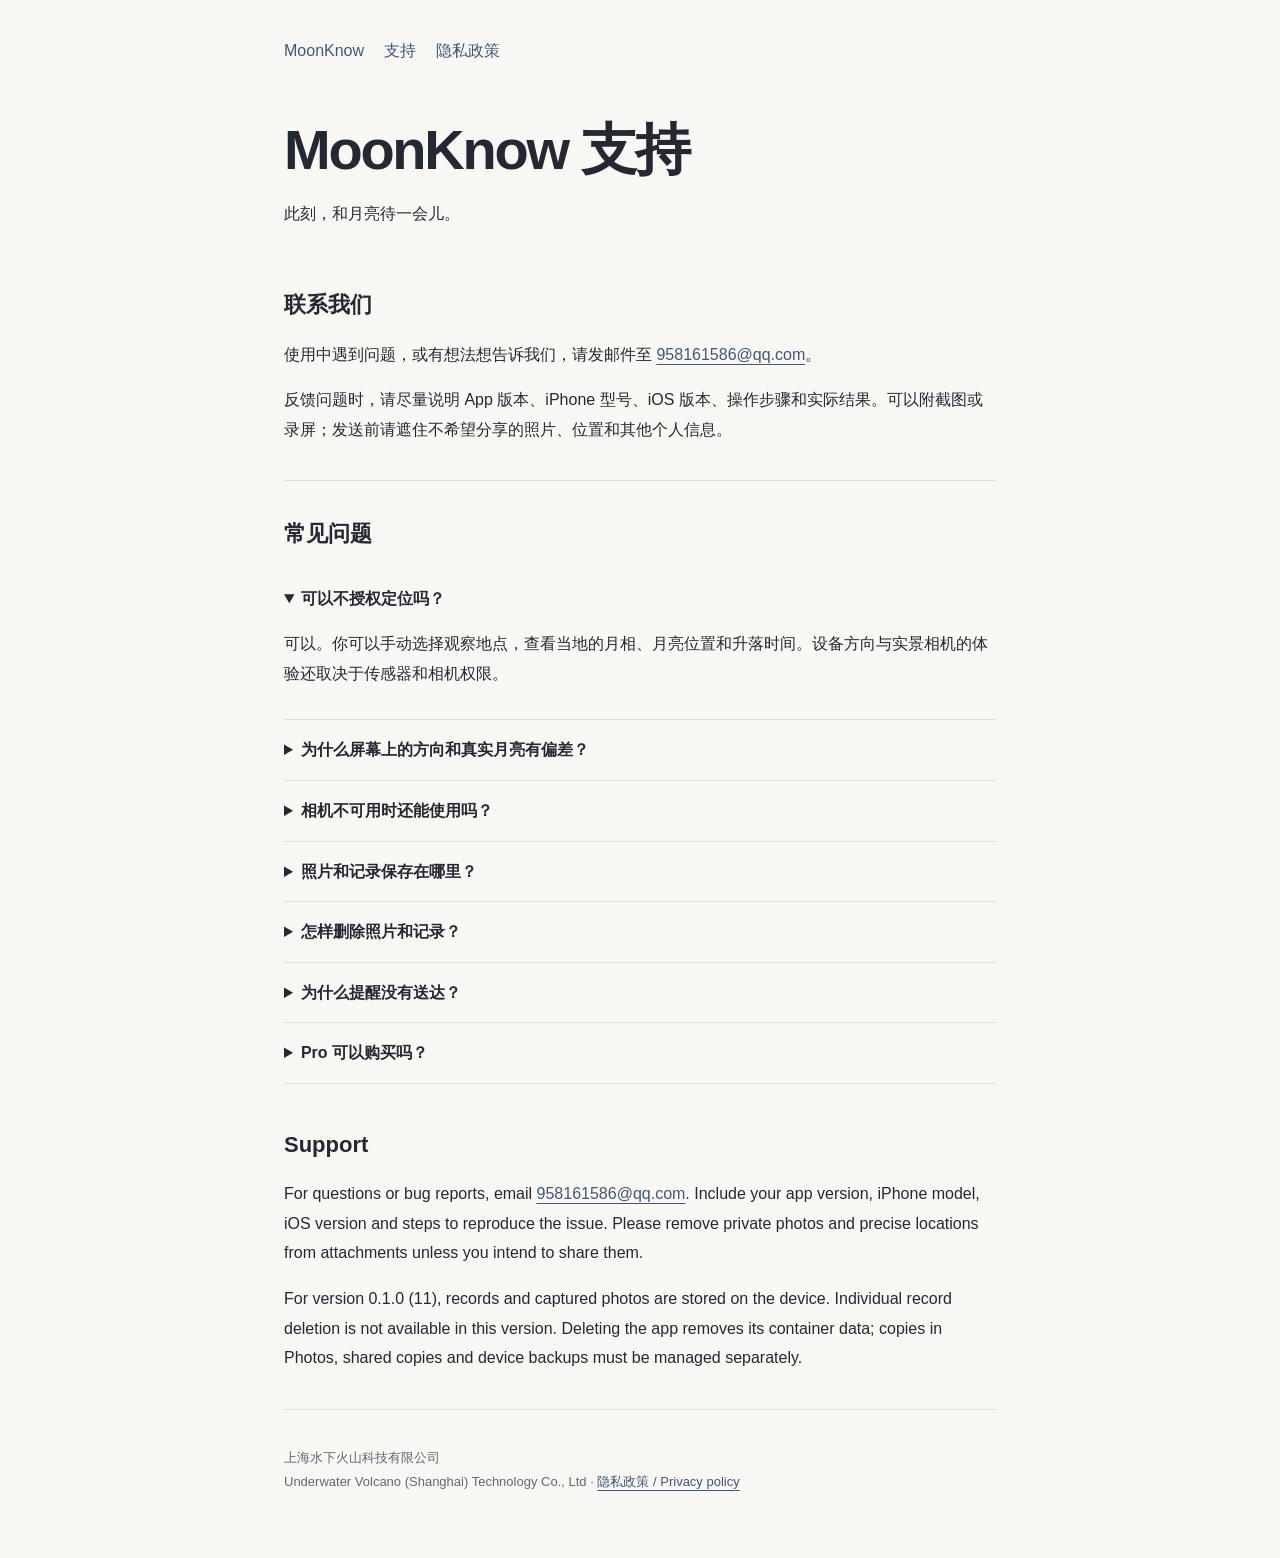
==== moonknow/support.html @ 1d82e462 "docs: publish MoonKnow story, support and privacy pages" ====
<!doctype html><html lang="zh-CN"><head><meta charset="utf-8"><meta name="viewport" content="width=device-width,initial-scale=1"><title>支持 — MoonKnow</title><link rel="stylesheet" href="style.css"></head><body><main><nav aria-label="页面导航"><a href="index.html">MoonKnow</a><a href="support.html" aria-current="page">支持</a><a href="privacy.html">隐私政策</a></nav><h1>MoonKnow 支持</h1><p>此刻，和月亮待一会儿。</p><section><h2>联系我们</h2><p>使用中遇到问题，或有想法想告诉我们，请发邮件至 <a href="mailto:958161586@qq.com">958161586@qq.com</a>。</p><p>反馈问题时，请尽量说明 App 版本、iPhone 型号、iOS 版本、操作步骤和实际结果。可以附截图或录屏；发送前请遮住不希望分享的照片、位置和其他个人信息。</p></section><h2>常见问题</h2><details open><summary>可以不授权定位吗？</summary><p>可以。你可以手动选择观察地点，查看当地的月相、月亮位置和升落时间。设备方向与实景相机的体验还取决于传感器和相机权限。</p></details><details><summary>为什么屏幕上的方向和真实月亮有偏差？</summary><p>请先检查所选地点和时间。设备方向误差、磁干扰、地形、建筑和天气都会影响观察。移至开阔处，并按系统提示校准设备。天空标记来自天文计算与传感器，并非相机识别到月亮。</p></details><details><summary>相机不可用时还能使用吗？</summary><p>可以查看月相、月历和计算出的天空轨迹。拍照需要相机权限和支持的真实设备；模拟器不提供真实拍摄。</p></details><details><summary>照片和记录保存在哪里？</summary><p>观测记录与拍摄原片保存在设备内。你主动保存到系统相册的图片由系统相册管理；主动分享的内容由你选择的接收方或服务处理。</p></details><details><summary>怎样删除照片和记录？</summary><p>0.1.0（11）尚未提供应用内逐条删除照片记录的入口。删除 App 会移除设备上的应用容器数据，可能导致记录丢失，请先保存需要的原片。“卸载 App”保留文稿和数据，与“删除 App”不同。系统相册中的副本、你分享出去的副本和设备备份需要分别管理。</p></details><details><summary>为什么提醒没有送达？</summary><p>请检查系统通知权限、专注模式、观察地点和提醒时间。通知由 iOS 调度，实际送达受系统状态影响。</p></details><details><summary>Pro 可以购买吗？</summary><p>0.1.0（11）的 Pro 仍在准备中，没有开放新购买。当前页面不提供付费服务或付款入口。</p></details><section lang="en"><h2>Support</h2><p>For questions or bug reports, email <a href="mailto:958161586@qq.com">958161586@qq.com</a>. Include your app version, iPhone model, iOS version and steps to reproduce the issue. Please remove private photos and precise locations from attachments unless you intend to share them.</p><p>For version 0.1.0 (11), records and captured photos are stored on the device. Individual record deletion is not available in this version. Deleting the app removes its container data; copies in Photos, shared copies and device backups must be managed separately.</p></section><footer>上海水下火山科技有限公司<br>Underwater Volcano (Shanghai) Technology Co., Ltd · <a href="privacy.html">隐私政策 / Privacy policy</a></footer></main></body></html>
---- moonknow/style.css ----
:root{color-scheme:light dark;--bg:#f8f7f3;--ink:#242833;--muted:#626774;--line:#dcdedc;--accent:#415779}*{box-sizing:border-box}body{margin:0;background:var(--bg);color:var(--ink);font:16px/1.85 -apple-system,BlinkMacSystemFont,'PingFang SC','Helvetica Neue',sans-serif}main{max-width:760px;margin:auto;padding:36px 24px 64px}nav{display:flex;flex-wrap:wrap;gap:20px;margin-bottom:50px}a{color:var(--accent);text-underline-offset:4px}nav a{text-decoration:none}h1{font-size:clamp(36px,7vw,56px);letter-spacing:-.04em;line-height:1.2;margin:16px 0}h2{font-size:22px;line-height:1.5;margin-top:36px}h3{font-size:18px;margin-top:28px}.slogan{font-size:clamp(23px,4vw,32px);line-height:1.6;margin:20px 0 4px}.muted,footer{color:var(--muted)}section{padding:8px 0 20px;border-bottom:1px solid var(--line)}footer{font-size:13px;margin-top:36px}details{padding:15px 0;border-bottom:1px solid var(--line)}summary{cursor:pointer;font-weight:600}ul{padding-left:24px}a:focus-visible,summary:focus-visible{outline:2px solid var(--accent);outline-offset:5px}@media(prefers-color-scheme:dark){:root{--bg:#11151d;--ink:#eeeae2;--muted:#a7adb9;--line:#333a47;--accent:#b3c7e5}}
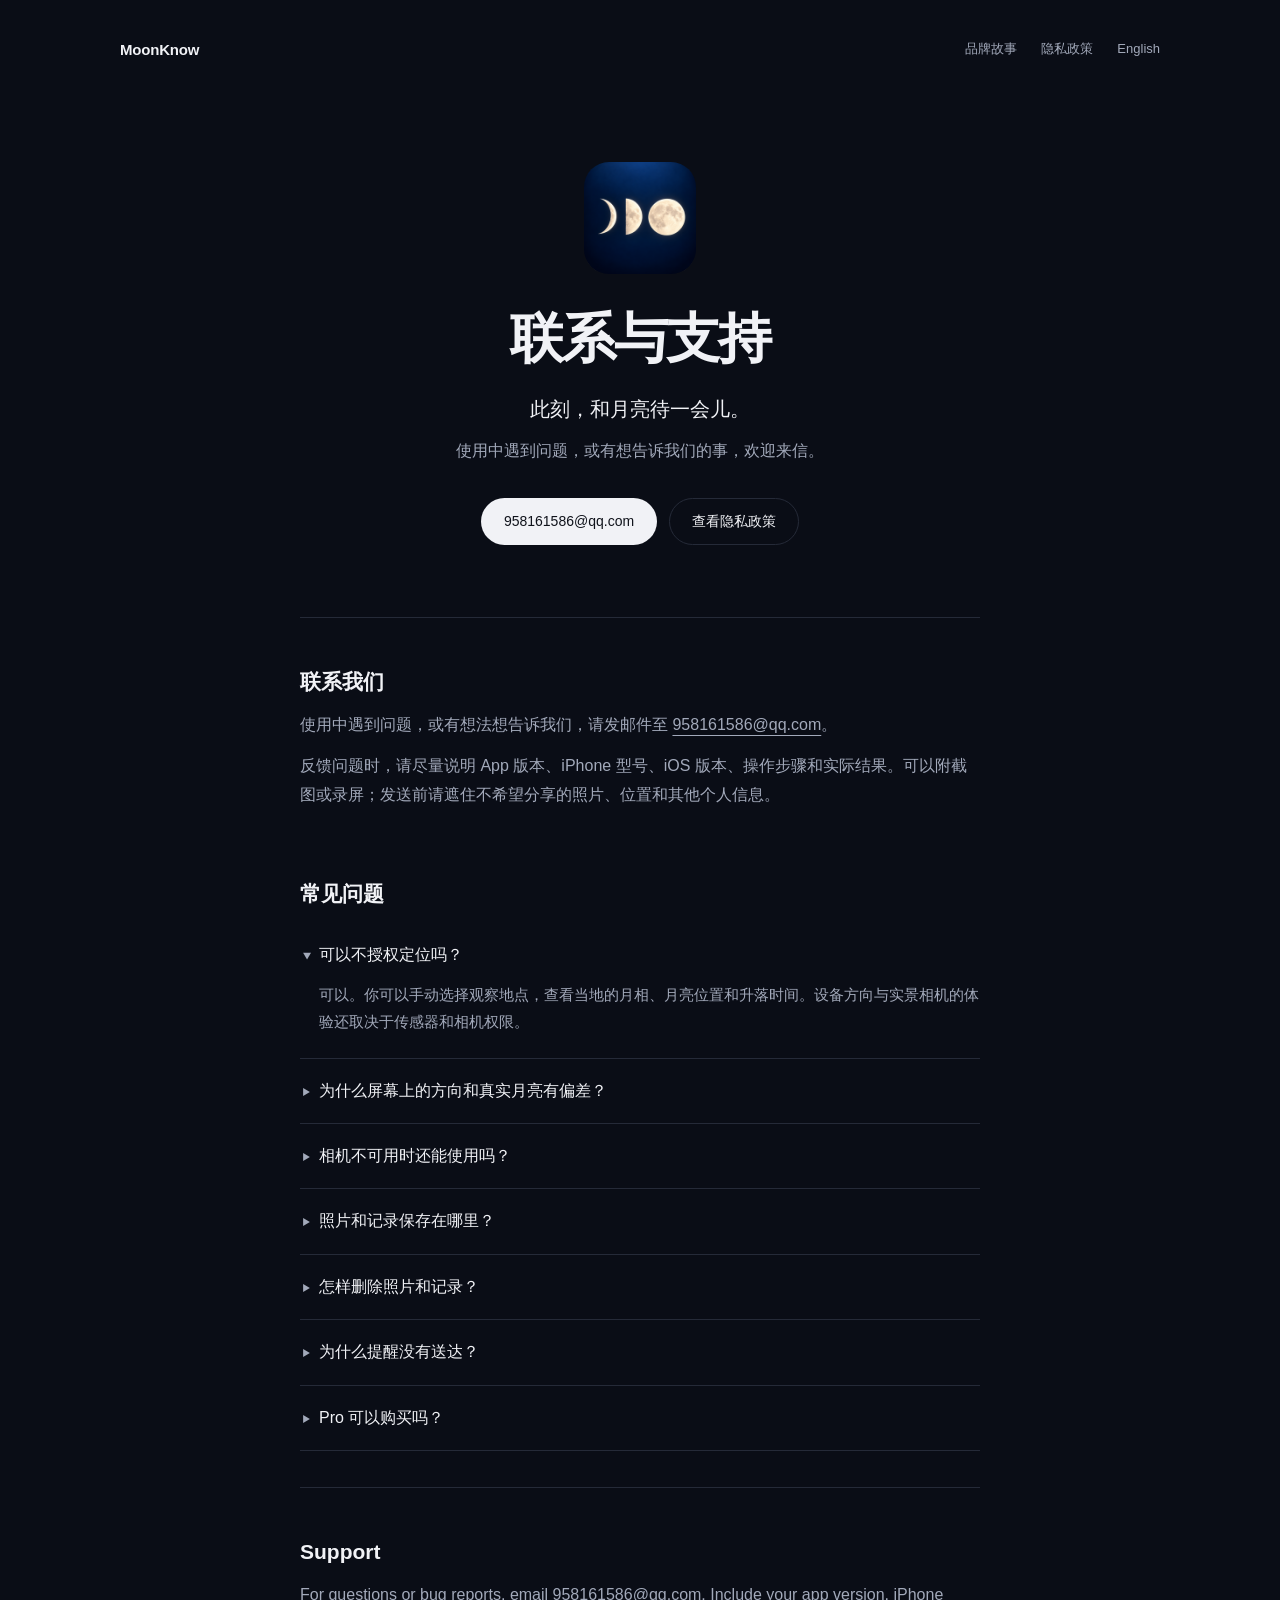
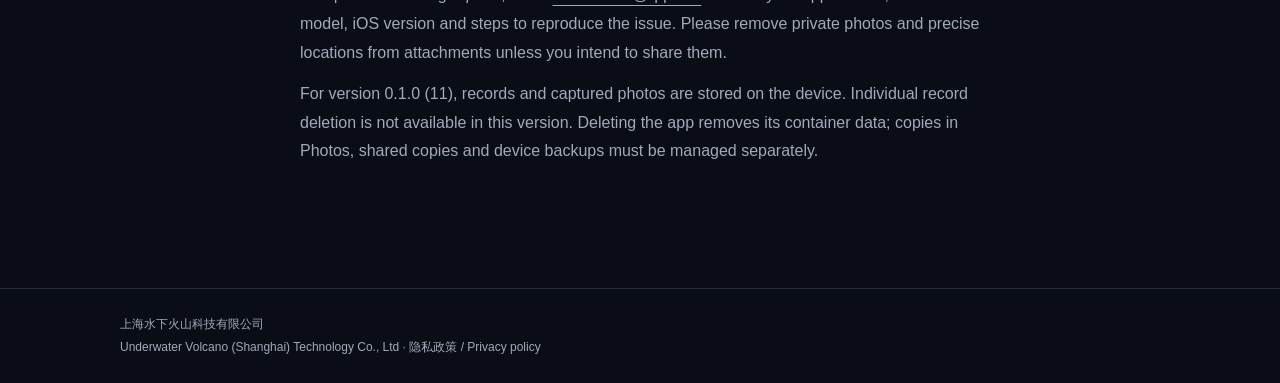
==== commit bba70bea: "style: align MoonKnow support page with dark product site" ====
--- a/moonknow/support.html
+++ b/moonknow/support.html
@@ -1 +1 @@
-<!doctype html><html lang="zh-CN"><head><meta charset="utf-8"><meta name="viewport" content="width=device-width,initial-scale=1"><title>支持 — MoonKnow</title><link rel="stylesheet" href="style.css"></head><body><main><nav aria-label="页面导航"><a href="index.html">MoonKnow</a><a href="support.html" aria-current="page">支持</a><a href="privacy.html">隐私政策</a></nav><h1>MoonKnow 支持</h1><p>此刻，和月亮待一会儿。</p><section><h2>联系我们</h2><p>使用中遇到问题，或有想法想告诉我们，请发邮件至 <a href="mailto:958161586@qq.com">958161586@qq.com</a>。</p><p>反馈问题时，请尽量说明 App 版本、iPhone 型号、iOS 版本、操作步骤和实际结果。可以附截图或录屏；发送前请遮住不希望分享的照片、位置和其他个人信息。</p></section><h2>常见问题</h2><details open><summary>可以不授权定位吗？</summary><p>可以。你可以手动选择观察地点，查看当地的月相、月亮位置和升落时间。设备方向与实景相机的体验还取决于传感器和相机权限。</p></details><details><summary>为什么屏幕上的方向和真实月亮有偏差？</summary><p>请先检查所选地点和时间。设备方向误差、磁干扰、地形、建筑和天气都会影响观察。移至开阔处，并按系统提示校准设备。天空标记来自天文计算与传感器，并非相机识别到月亮。</p></details><details><summary>相机不可用时还能使用吗？</summary><p>可以查看月相、月历和计算出的天空轨迹。拍照需要相机权限和支持的真实设备；模拟器不提供真实拍摄。</p></details><details><summary>照片和记录保存在哪里？</summary><p>观测记录与拍摄原片保存在设备内。你主动保存到系统相册的图片由系统相册管理；主动分享的内容由你选择的接收方或服务处理。</p></details><details><summary>怎样删除照片和记录？</summary><p>0.1.0（11）尚未提供应用内逐条删除照片记录的入口。删除 App 会移除设备上的应用容器数据，可能导致记录丢失，请先保存需要的原片。“卸载 App”保留文稿和数据，与“删除 App”不同。系统相册中的副本、你分享出去的副本和设备备份需要分别管理。</p></details><details><summary>为什么提醒没有送达？</summary><p>请检查系统通知权限、专注模式、观察地点和提醒时间。通知由 iOS 调度，实际送达受系统状态影响。</p></details><details><summary>Pro 可以购买吗？</summary><p>0.1.0（11）的 Pro 仍在准备中，没有开放新购买。当前页面不提供付费服务或付款入口。</p></details><section lang="en"><h2>Support</h2><p>For questions or bug reports, email <a href="mailto:958161586@qq.com">958161586@qq.com</a>. Include your app version, iPhone model, iOS version and steps to reproduce the issue. Please remove private photos and precise locations from attachments unless you intend to share them.</p><p>For version 0.1.0 (11), records and captured photos are stored on the device. Individual record deletion is not available in this version. Deleting the app removes its container data; copies in Photos, shared copies and device backups must be managed separately.</p></section><footer>上海水下火山科技有限公司<br>Underwater Volcano (Shanghai) Technology Co., Ltd · <a href="privacy.html">隐私政策 / Privacy policy</a></footer></main></body></html>
+<!doctype html><html lang="zh-CN"><head><meta charset="utf-8"><meta name="viewport" content="width=device-width,initial-scale=1"><title>支持 — MoonKnow</title><meta name="theme-color" content="#0a0d16"><link rel="icon" href="assets/logo.png"><link rel="stylesheet" href="support.css"></head><body><a class="skip" href="#main">跳到正文</a><header class="header wrap"><a class="brand" href="index.html">MoonKnow</a><nav aria-label="页面导航"><a href="index.html">品牌故事</a><a href="privacy.html">隐私政策</a><a href="#english" lang="en">English</a></nav></header><main id="main"><div class="hero wrap"><img class="logo" src="assets/logo.png" alt="MoonKnow App 图标" width="112" height="112"><h1>联系与支持</h1><p class="slogan">此刻，和月亮待一会儿。</p><p class="intro">使用中遇到问题，或有想告诉我们的事，欢迎来信。</p><div class="actions"><a class="action primary" href="mailto:958161586@qq.com">958161586@qq.com</a><a class="action" href="privacy.html">查看隐私政策</a></div></div><div class="content"><section><h2>联系我们</h2><p>使用中遇到问题，或有想法想告诉我们，请发邮件至 <a href="mailto:958161586@qq.com">958161586@qq.com</a>。</p><p>反馈问题时，请尽量说明 App 版本、iPhone 型号、iOS 版本、操作步骤和实际结果。可以附截图或录屏；发送前请遮住不希望分享的照片、位置和其他个人信息。</p></section><h2>常见问题</h2><details open><summary>可以不授权定位吗？</summary><p>可以。你可以手动选择观察地点，查看当地的月相、月亮位置和升落时间。设备方向与实景相机的体验还取决于传感器和相机权限。</p></details><details><summary>为什么屏幕上的方向和真实月亮有偏差？</summary><p>请先检查所选地点和时间。设备方向误差、磁干扰、地形、建筑和天气都会影响观察。移至开阔处，并按系统提示校准设备。天空标记来自天文计算与传感器，并非相机识别到月亮。</p></details><details><summary>相机不可用时还能使用吗？</summary><p>可以查看月相、月历和计算出的天空轨迹。拍照需要相机权限和支持的真实设备；模拟器不提供真实拍摄。</p></details><details><summary>照片和记录保存在哪里？</summary><p>观测记录与拍摄原片保存在设备内。你主动保存到系统相册的图片由系统相册管理；主动分享的内容由你选择的接收方或服务处理。</p></details><details><summary>怎样删除照片和记录？</summary><p>0.1.0（11）尚未提供应用内逐条删除照片记录的入口。删除 App 会移除设备上的应用容器数据，可能导致记录丢失，请先保存需要的原片。“卸载 App”保留文稿和数据，与“删除 App”不同。系统相册中的副本、你分享出去的副本和设备备份需要分别管理。</p></details><details><summary>为什么提醒没有送达？</summary><p>请检查系统通知权限、专注模式、观察地点和提醒时间。通知由 iOS 调度，实际送达受系统状态影响。</p></details><details><summary>Pro 可以购买吗？</summary><p>0.1.0（11）的 Pro 仍在准备中，没有开放新购买。当前页面不提供付费服务或付款入口。</p></details><section lang="en" id="english"><h2>Support</h2><p>For questions or bug reports, email <a href="mailto:958161586@qq.com">958161586@qq.com</a>. Include your app version, iPhone model, iOS version and steps to reproduce the issue. Please remove private photos and precise locations from attachments unless you intend to share them.</p><p>For version 0.1.0 (11), records and captured photos are stored on the device. Individual record deletion is not available in this version. Deleting the app removes its container data; copies in Photos, shared copies and device backups must be managed separately.</p></section></div></main><footer>上海水下火山科技有限公司<br>Underwater Volcano (Shanghai) Technology Co., Ltd · <a href="privacy.html">隐私政策 / Privacy policy</a></footer></body></html>
--- a/moonknow/support.css
+++ b/moonknow/support.css
@@ -0,0 +1 @@
+:root{color-scheme:dark;--bg:#0a0d16;--ink:#f1f2f6;--muted:#a2a9ba;--line:#252a38;--button:#f1f2f6;--button-ink:#10131b}*{box-sizing:border-box}html{-webkit-text-size-adjust:100%;scroll-padding-top:24px}body{margin:0;background:var(--bg);color:var(--ink);font:16px/1.8 -apple-system,BlinkMacSystemFont,"Segoe UI","PingFang SC",sans-serif;min-height:100svh}a{color:inherit;text-underline-offset:5px}a:focus-visible,summary:focus-visible{outline:2px solid var(--ink);outline-offset:6px}::selection{background:#c2cce4;color:var(--bg)}.wrap{width:min(100% - 48px,1040px);margin-inline:auto}.header{display:flex;align-items:center;justify-content:space-between;padding-block:27px;gap:24px}.brand{text-decoration:none;font-size:15px;font-weight:600;letter-spacing:-.2px}.header nav{display:flex;gap:24px;align-items:center;font-size:13px;color:var(--muted)}.header nav a{text-decoration:none;display:inline-flex;align-items:center;min-height:44px}.header nav a:hover{color:var(--ink)}.hero{display:flex;flex-direction:column;align-items:center;text-align:center;padding:64px 0 72px;max-width:760px}.logo{width:112px;height:112px;border-radius:25px;object-fit:cover;margin-bottom:32px}.hero h1{font-size:clamp(36px,6vw,54px);font-weight:600;line-height:1.2;letter-spacing:-.035em;margin:0;text-wrap:balance}.slogan{font-size:20px;line-height:1.6;margin:22px 0 0}.intro{font-size:16px;color:var(--muted);max-width:550px;margin:12px 0 0;text-wrap:pretty}.actions{display:flex;justify-content:center;flex-wrap:wrap;gap:12px;margin-top:32px}.action{display:inline-flex;justify-content:center;align-items:center;min-height:46px;padding:10px 22px;border:1px solid var(--line);border-radius:999px;font-size:14px;text-decoration:none}.action.primary{background:var(--button);color:var(--button-ink);border-color:transparent}.action:hover{border-color:var(--muted)}.action.primary:hover{background:#d9deeb}.content{width:min(100% - 48px,680px);margin:0 auto 80px}.content section{padding:22px 0 30px;border-top:1px solid var(--line)}.content h2{font-size:21px;line-height:1.5;font-weight:600;margin:26px 0 14px}.content p{color:var(--muted);margin:12px 0;overflow-wrap:break-word}.content details{border-bottom:1px solid var(--line);padding:19px 0}.content summary{cursor:pointer;font-size:16px;font-weight:500;line-height:1.65;padding-right:8px;list-style-position:outside;margin-left:19px}.content summary::marker{color:var(--muted);font-size:12px}.content details p{padding-left:19px;font-size:15px;margin:12px 0 4px}.content details:last-of-type{margin-bottom:36px}.content section[lang=en]{scroll-margin-top:30px}footer{border-top:1px solid var(--line);width:100%;padding:24px max(24px,calc((100% - 1040px)/2));font-size:12px;line-height:1.9;color:var(--muted)}footer a{text-decoration:none}.skip{position:absolute;left:12px;top:-80px}.skip:focus{top:12px;background:var(--bg);padding:8px;z-index:2}@media(max-width:540px){.wrap,.content{width:calc(100% - 40px)}.header{padding-block:16px;gap:12px}.header nav{gap:16px;font-size:12px}.hero{padding:40px 0 52px}.logo{width:96px;height:96px;border-radius:22px;margin-bottom:28px}.slogan{font-size:18px;margin-top:20px}.intro{font-size:15px;max-width:28em}.actions{gap:10px;margin-top:26px}.action{padding-inline:18px}.content{margin-bottom:52px}.content h2{font-size:19px}.content summary{font-size:15px}footer{padding:22px 20px}}@media(max-width:360px){.header nav{gap:10px}.actions{width:100%;flex-direction:column}.action{width:100%}}
